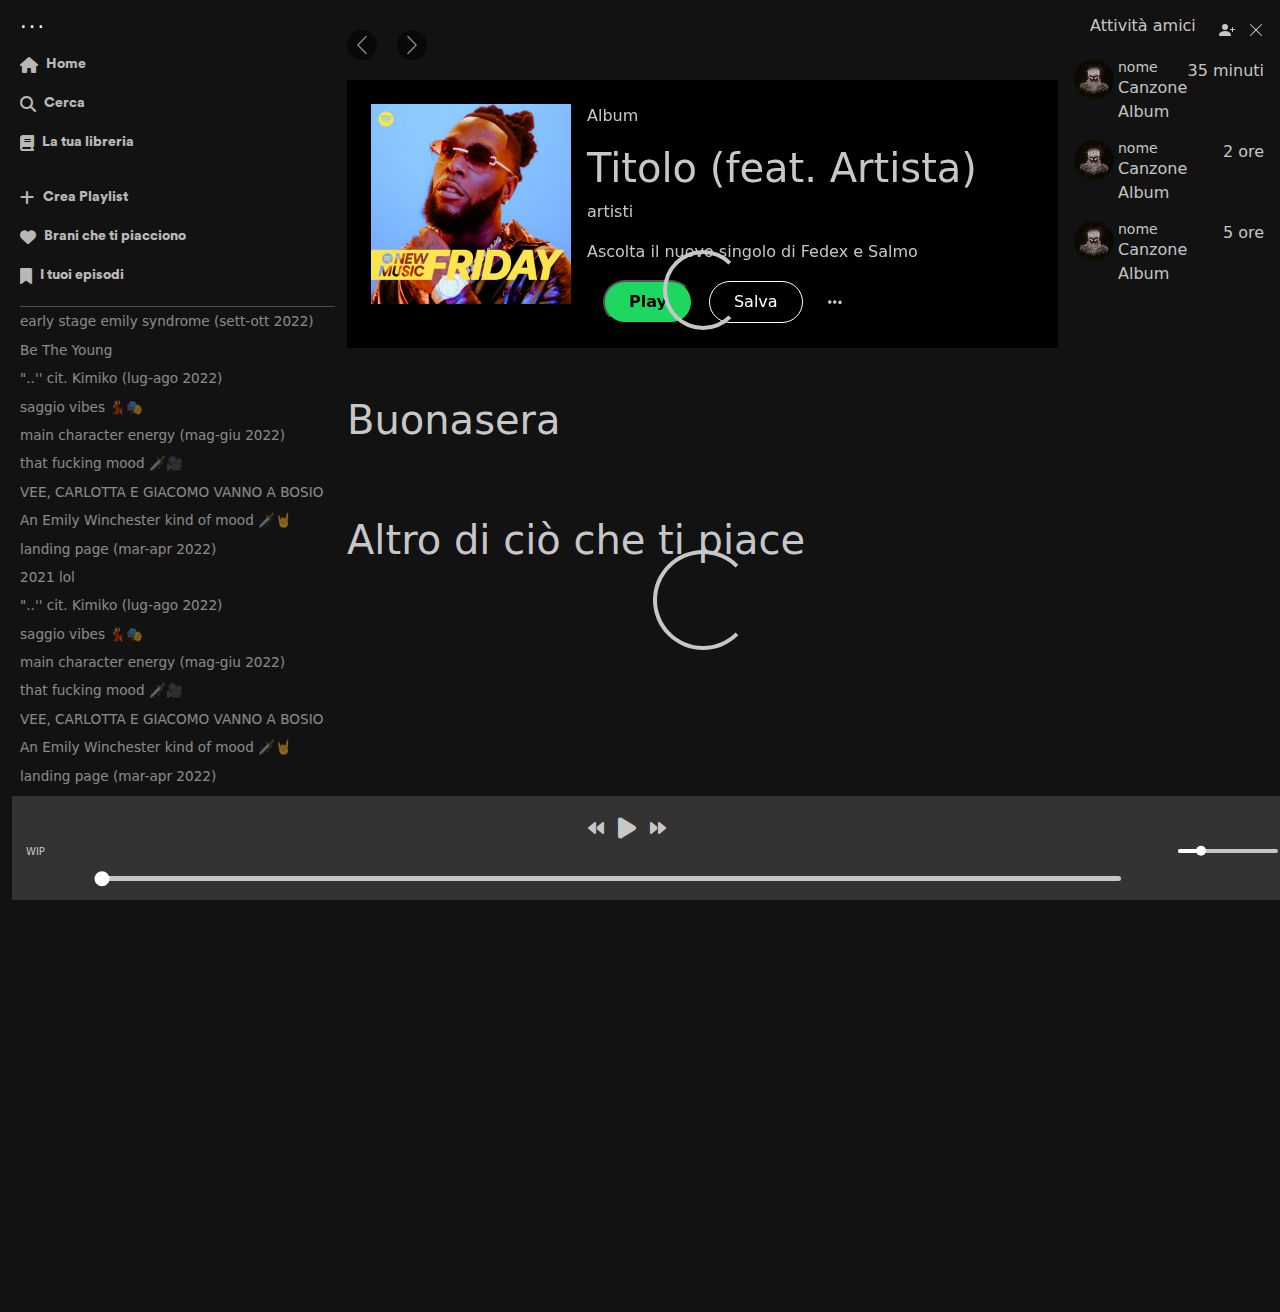
==== index.html @ 869765eb "." ====
<!DOCTYPE html>
<html lang="en">
	<head>
		<meta charset="utf-8" />
		<meta name="viewport" content="width=device-width, initial-scale=1" />
		<title>Home page Spotify</title>
		<link
			href="https://cdn.jsdelivr.net/npm/bootstrap@5.3.3/dist/css/bootstrap.min.css"
			rel="stylesheet"
			integrity="sha384-QWTKZyjpPEjISv5WaRU9OFeRpok6YctnYmDr5pNlyT2bRjXh0JMhjY6hW+ALEwIH"
			crossorigin="anonymous"
		/>
		<!-- foglio css -->
		<link rel="stylesheet" href="./assets/css/home-page.css" />
		<!-- css player -->
		<link rel="stylesheet" href="./assets/css/player.css" />
		<!-- icone -->
		<link
			rel="stylesheet"
			href="https://cdnjs.cloudflare.com/ajax/libs/font-awesome/6.6.0/css/all.min.css"
		/>

		<!-- APP JAVASCRIPT -->

		<script
			type="text/javascript"
			src="./scripts/music_player.js"
			defer
		></script>
		<script type="text/javascript" src="./scripts/song.js" defer></script>
		<script
			type="text/javascript"
			src="./scripts/graphic_song.js"
			defer
		></script>
		<script type="text/javascript" src="./scripts/playlist.js" defer></script>
		<script
			type="text/javascript"
			src="./scripts/graphic_playlist.js"
			defer
		></script>
		<script type="text/javascript" src="./scripts/spotify.js" defer></script>
		<script type="text/javascript" src="./scripts/home_page.js" defer></script>
		<script type="text/javascript" src="./scripts/index.js" defer></script>
	</head>
	<body>
		<main class="container-fluid">
			<div class="row" id="RowCols">
				<div class="col col-lg-3 d-none d-lg-block ps-0 pt-3" id="ColLeft">
					<!-- Main Navigation -->
					<div class="nav-section mt-0">
						<div class="container-fluid text-white p-0">
							<p class="m-0" id="dots">...</p>
							<ul class="pt-2 pb-3 mt-3" id="UlHome">
								<li class="py-1" id="LiHome">
									<i class="fas fa-home fs-6"></i>
									<!-- Icona Home -->
									<span>Home</span>
								</li>
								<li class="py-1" id="LiHome" class="search">
									<i class="fas fa-search fs-6"></i>
									<!-- Icona Cerca -->
									<span class="searchspan">Cerca</span>
								</li>
								<li class="py-1" id="LiHome">
									<i class="fas fa-book fs-6"></i>
									<!-- Icona Libreria -->
									<span>La tua libreria</span>
								</li>
							</ul>
						</div>
					</div>

					<div class="pb-0">
						<ul class="text-white" id="UlHome">
							<li class="py-1" id="LiHome">
								<i class="fas fa-plus fs-6"></i>
								<!-- Icona Home -->
								<span>Crea Playlist</span>
							</li>
							<li class="py-1" id="LiHome">
								<i class="fas fa-heart fs-6"></i>
								<!-- Icona Cerca -->
								<span>Brani che ti piacciono</span>
							</li>
							<li class="py-1" id="LiHome">
								<i class="fas fa-bookmark fs-6"></i>
								<!-- Icona Libreria -->
								<span>I tuoi episodi</span>
							</li>
						</ul>
					</div>

					<hr class="text-white mb-0" />

					<div class="playlist-section">
						<ul class="list-unstyled">
							<li class="playlist-item py-1">
								early stage emily syndrome (sett-ott 2022)
							</li>
							<li class="playlist-item py-1">Be The Young</li>
							<li class="playlist-item py-1">
								"..'' cit. Kimiko (lug-ago 2022)
							</li>
							<li class="playlist-item py-1">saggio vibes 💃🎭</li>
							<li class="playlist-item py-1">
								main character energy (mag-giu 2022)
							</li>
							<li class="playlist-item py-1">that fucking mood 🗡️🎥</li>
							<li class="playlist-item py-1">
								VEE, CARLOTTA E GIACOMO VANNO A BOSIO
							</li>
							<li class="playlist-item py-1">
								An Emily Winchester kind of mood 🗡️🤘
							</li>
							<li class="playlist-item py-1">landing page (mar-apr 2022)</li>
							<li class="playlist-item py-1">2021 lol</li>

							<li class="playlist-item py-1">
								"..'' cit. Kimiko (lug-ago 2022)
							</li>
							<li class="playlist-item py-1">saggio vibes 💃🎭</li>
							<li class="playlist-item py-1">
								main character energy (mag-giu 2022)
							</li>
							<li class="playlist-item py-1">that fucking mood 🗡️🎥</li>
							<li class="playlist-item py-1">
								VEE, CARLOTTA E GIACOMO VANNO A BOSIO
							</li>
							<li class="playlist-item py-1">
								An Emily Winchester kind of mood 🗡️🤘
							</li>
							<li class="playlist-item py-1">landing page (mar-apr 2022)</li>
							<li class="playlist-item py-1">2021 lol</li>
							<li class="playlist-item py-1">
								"..'' cit. Kimiko (lug-ago 2022)
							</li>
							<li class="playlist-item py-1">saggio vibes 💃🎭</li>
							<li class="playlist-item py-1">
								main character energy (mag-giu 2022)
							</li>
							<li class="playlist-item py-1">that fucking mood 🗡️🎥</li>
							<li class="playlist-item py-1">
								VEE, CARLOTTA E GIACOMO VANNO A BOSIO
							</li>
							<li class="playlist-item py-1">
								An Emily Winchester kind of mood 🗡️🤘
							</li>
							<li class="playlist-item py-1">landing page (mar-apr 2022)</li>
							<li class="playlist-item py-1">2021 lol</li>
						</ul>
					</div>
				</div>
				<div class="col col-12 col-lg-7">
					<!-- carosello ok -->
					<div
						id="carouselExample"
						class="carousel slide p-4 bg-black d-none d-lg-block"
					>
						<div class="carousel-inner">
							<div class="carousel-item active">
								<div class="d-flex w-100">
									<img
										src="/assets/imgs/main/image-17.jpg"
										class="d-block"
										width="200px"
										height="200px"
										alt="..."
									/>
									<div
										class="testo-carosello ps-3 d-flex flex-column justify-content-around"
									>
										<p>Album</p>
										<h1>Titolo (feat. Artista)</h1>
										<p>artisti</p>
										<p>Ascolta il nuovo singolo di Fedex e Salmo</p>
										<div
											class="button-box d-flex justify-content-start align-items-center"
										>
											<button
												class="px-4 py-2 rounded-5 ms-3 text-black"
												id="play"
											>
												Play
											</button>
											<button
												class="save-button px-4 py-2 rounded-5 ms-3 me-3 text-white"
											>
												Salva
											</button>
											<i class="fas fa-ellipsis-h"></i>
										</div>
									</div>
								</div>
							</div>
							<div class="carousel-item">
								<div class="d-flex w-100">
									<img
										src="/assets/imgs/main/image-5.jpg"
										class="d-block"
										width="200px"
										height="200px"
										alt="..."
									/>
									<div
										class="testo-carosello ps-3 d-flex flex-column justify-content-around"
									>
										<p>Album</p>
										<h1>Titolo (feat. Artista)</h1>
										<p>artisti</p>
										<p>Ascolta</p>
										<div
											class="button-box d-flex justify-content-start align-items-center"
										>
											<button
												class="px-4 py-2 rounded-5 ms-3 text-black"
												id="play"
											>
												Play
											</button>
											<button
												class="save-button px-4 py-2 rounded-5 ms-3 me-3 text-white"
											>
												Salva
											</button>
											<i class="fas fa-ellipsis-h"></i>
										</div>
									</div>
								</div>
							</div>
							<div class="carousel-item">
								<div class="d-flex w-100">
									<img
										src="/assets/imgs/main/image-7.jpg"
										class="d-block"
										width="200px"
										height="200px"
										alt="..."
									/>
									<div
										class="testo-carosello ps-3 d-flex flex-column justify-content-around"
									>
										<p>Album</p>
										<h1>Titolo (feat. Artista)</h1>
										<p>artisti</p>
										<p>Ascolta il nuovo singolo di Fedex e Salmo</p>
										<div
											class="button-box d-flex justify-content-start align-items-center"
										>
											<button
												class="px-4 py-2 rounded-5 ms-3 text-black"
												id="play"
											>
												Play
											</button>
											<button
												class="save-button px-4 py-2 rounded-5 ms-3 me-3 text-white"
											>
												Salva
											</button>
											<i class="fas fa-ellipsis-h"></i>
										</div>
									</div>
								</div>
							</div>
						</div>
						<button
							class="carousel-control-prev"
							type="button"
							data-bs-target="#carouselExample"
							data-bs-slide="prev"
						>
							<span
								class="carousel-control-prev-icon w-75"
								aria-hidden="true"
							></span>
							<span class="visually-hidden">Previous</span>
						</button>
						<button
							class="carousel-control-next"
							type="button"
							data-bs-target="#carouselExample"
							data-bs-slide="next"
						>
							<span
								class="carousel-control-next-icon w-75"
								aria-hidden="true"
							></span>
							<span class="visually-hidden">Next</span>
						</button>
					</div>
					<div id="divCentralCol">
						<section id="buonasera-collection" class="row px-lg-0 g-3">
							<div
								class="header d-flex justify-content-between align-items-center pt-5"
							>
								<h1>Buonasera</h1>
								<div
									class="d-flex d-lg-none justify-content-around align-items-center"
								>
									<div class="bell">
										<i class="far fa-bell"></i>
										<i id="dot" class="fas fa-circle"></i>
									</div>
									<i class="fas fa-history"></i>
									<i class="fas fa-cog"></i>
								</div>
							</div>
							<ul
								class="d-flex d-lg-none list-unstyled justify-content-start pt-3 fs-5"
							>
								<li class="me-5 p-3">Musica</li>
								<li class="p-3">Podcast e Show</li>
							</ul>
							<!-- Qui ora ci ficco uno spinner -->
							<div class="d-flex justify-content-center">
								<div class="spinner-border spinner-0" role="status">
									<span class="visually-hidden">Loading...</span>
								</div>
							</div>
						</section>

						<h1 class="mt-5 d-none d-lg-block">Altro di ciò che ti piace</h1>

						<article
							id="player-card-container"
							class="row g-3 border-0 rounded-4 mt-3 mb-3"
						>
							<!-- Qui ora ci ficco uno spinner -->
							<div class="d-flex justify-content-center">
								<div class="spinner-border spinner-1" role="status">
									<span class="visually-hidden">Loading...</span>
								</div>
							</div>
						</article>
					</div>
				</div>
				<div class="col col-lg-2 d-none d-lg-block ps-1 pe-3" id="ColRight">
					<div class="d-flex justify-content-between" id="DivAttivitàAmici">
						<h6>Attività amici</h6>
						<div
							id="DivIcons"
							style="
								display: flex;
								align-items: center;
								justify-content: space-between;
								overflow: visible;
							"
						>
							<svg
								id="SVG"
								xmlns="http://www.w3.org/2000/svg"
								width="16"
								height="16"
								fill="currentColor"
								class="bi bi-person-plus-fill"
								viewBox="0 0 16 16"
							>
								<path
									d="M1 14s-1 0-1-1 1-4 6-4 6 3 6 4-1 1-1 1zm5-6a3 3 0 1 0 0-6 3 3 0 0 0 0 6"
								/>
								<path
									fill-rule="evenodd"
									d="M13.5 5a.5.5 0 0 1 .5.5V7h1.5a.5.5 0 0 1 0 1H14v1.5a.5.5 0 0 1-1 0V8h-1.5a.5.5 0 0 1 0-1H13V5.5a.5.5 0 0 1 .5-.5"
								/>
							</svg>

							<svg
								xmlns="http://www.w3.org/2000/svg"
								width="16"
								height="16"
								fill="currentColor"
								class="bi bi-x-lg"
								viewBox="0 0 16 16"
							>
								<path
									d="M2.146 2.854a.5.5 0 1 1 .708-.708L8 7.293l5.146-5.147a.5.5 0 0 1 .708.708L8.707 8l5.147 5.146a.5.5 0 0 1-.708.708L8 8.707l-5.146 5.147a.5.5 0 0 1-.708-.708L7.293 8z"
								/>
							</svg>
						</div>
					</div>
					<div class="d-flex justify-content-between mt-3">
						<div class="d-flex">
							<img
								class="rounded-circle object-fit-cover"
								src="./assets/imgs/main/image-1.jpg"
								alt="profile picture"
								style="width: 40px; height: 40px"
							/>
							<div class="ms-1">
								<h6 class="m-0 small">nome</h6>
								<p class="m-0 small-text">
									<a
										href="./artista.html"
										class="link-ligth link-underline-opacity-0 link-underline-light text-white opacity-75 link-underline-opacity-100-hover"
									>
										Canzone
									</a>
								</p>
								<p class="m-0 small-text">
									<a
										href="./album.html"
										class="link-ligth link-underline-opacity-0 link-underline-light text-white opacity-75 link-underline-opacity-100-hover"
									>
										Album
									</a>
								</p>
							</div>
						</div>
						<div>
							<p class="small-text">35 minuti</p>
						</div>
					</div>
					<div class="d-flex justify-content-between mt-3">
						<div class="d-flex">
							<img
								class="rounded-circle object-fit-cover"
								src="./assets/imgs/main/image-1.jpg"
								alt="profile picture"
								style="width: 40px; height: 40px"
							/>
							<div class="ms-1">
								<h6 class="m-0 small">nome</h6>
								<p class="m-0 small-text">
									<a
										href="./artista.html"
										class="link-ligth link-underline-opacity-0 link-underline-light text-white opacity-75 link-underline-opacity-100-hover"
									>
										Canzone
									</a>
								</p>
								<p class="m-0 small-text">
									<a
										href="./album.html"
										class="link-ligth link-underline-opacity-0 link-underline-light text-white opacity-75 link-underline-opacity-100-hover"
									>
										Album
									</a>
								</p>
							</div>
						</div>
						<div>
							<p class="small-text">2 ore</p>
						</div>
					</div>
					<div class="d-flex justify-content-between mt-3">
						<div class="d-flex">
							<img
								class="rounded-circle object-fit-cover"
								src="./assets/imgs/main/image-1.jpg"
								alt="profile picture"
								style="width: 40px; height: 40px"
							/>
							<div class="ms-1">
								<h6 class="m-0 small">nome</h6>
								<p class="m-0 small-text">
									<a
										href="./artista.html"
										class="link-ligth link-underline-opacity-0 link-underline-light text-white opacity-75 link-underline-opacity-100-hover"
									>
										Canzone
									</a>
								</p>
								<p class="m-0 small-text">
									<a
										href="./album.html"
										class="link-ligth link-underline-opacity-0 link-underline-light text-white opacity-75 link-underline-opacity-100-hover"
									>
										Album
									</a>
								</p>
							</div>
						</div>
						<div>
							<p class="small-text">5 ore</p>
						</div>
					</div>
				</div>
			</div>

			<div
				id="StickyButtons"
				class="d-block d-lg-none text-white p-3"
				style="
					position: fixed;
					bottom: 0;
					width: 100%;
					text-align: center;
					background-color: rgba(0, 0, 0, 0.8);
					padding: 0;
					font-size: 10px;
					font-family: 'Spotify Circular', sans-serif;
					height: 100px;
				"
			>
				<div class="container-fluid">
					<div
						class="row justify-content-evenly align-items-center"
						style="margin: 0"
					>
						<!-- Primo bottone -->
						<div class="col-auto text-center">
							<button
								class="btn"
								style="background: none; border: none; color: white"
							>
								<i class="fas fa-home fs-4" FixedText></i>
							</button>
							<p class="mt-1 mb-0 text-white" id="FixedText">Home</p>
						</div>
						<!-- Secondo bottone -->
						<div class="col-auto text-center">
							<button
								class="btn"
								style="background: none; border: none; color: white"
							>
								<i class="fas fa-search fs-4 opacity-75" FixedText></i>
							</button>
							<p class="mt-1 mb-0 text-white" id="FixedText">Search</p>
						</div>
						<!-- Terzo bottone -->
						<div class="col-auto text-center">
							<button
								class="btn"
								style="background: none; border: none; color: white"
							>
								<i class="fas fa-book fs-4 opacity-75" FixedText></i>
							</button>
							<p class="mt-1 mb-0 text-white" id="FixedText">La tua Libreria</p>
						</div>
					</div>
				</div>
			</div>
			<!-- music player -->
			<div class="music-player-container position-fixed w-100 bottom-0">
				<audio src="" id="playing-song"></audio>
				<div class="song">WIP</div>
				<div class="music-player" data-playing="false">
					<nav class="music-player-actions">
						<ul>
							<li>
								<button id="player-previous-button">
									<i class="fas fa-backward"></i>
								</button>
							</li>
							<li>
								<button id="player-play-pause-button" class="btn-play-pause">
									<i class="fas fa-play"></i>
									<i class="fas fa-pause"></i>
								</button>
							</li>
							<li>
								<button id="player-next-button">
									<i class="fas fa-forward"></i>
								</button>
							</li>
						</ul>
					</nav>
					<div class="progress-wrapper">
						<div class="progress-container">
							<div class="music-progress"></div>
						</div>
					</div>
				</div>
				<div class="options">
					<div class="volume-wrapper">
						<div class="volume-container">
							<div class="volume-bar" data-volume="23"></div>
						</div>
					</div>
				</div>
			</div>
		</main>

		<script
			src="https://cdn.jsdelivr.net/npm/bootstrap@5.3.3/dist/js/bootstrap.bundle.min.js"
			integrity="sha384-YvpcrYf0tY3lHB60NNkmXc5s9fDVZLESaAA55NDzOxhy9GkcIdslK1eN7N6jIeHz"
			crossorigin="anonymous"
		></script>
	</body>
</html>
---- assets/css/home-page.css ----
body {
	background-color: #121212;
	color: white;
}
main {
	width: 95%;
}
div > i {
	margin: 0 0.8rem;
	font-size: 1.8em;
}
/* Carosello */
#carouselExample {
	margin-top: 5rem;
}
.carousel-control-prev,
.carousel-control-next {
	width: 30px;
	height: 30px;
	background-color: black;
	border-radius: 50%;
}

.carousel-control-prev {
	position: absolute;
	top: -50px;
}
.carousel-control-next {
	position: absolute;
	top: -50px;
	left: 50px;
}
.save-button {
	background-color: black;
	border: 1px solid white;
}
#play {
	background-color: #1ed760;
	color: #121212;
	font-weight: 700;
}
/* buonasera */
section i {
	font-size: 1.8rem;
}
.sfondo {
	background-color: #2d2d2d;
}
@media screen and (min-width: 992px) {
	div > i {
		margin: 0 0.6rem;
		font-size: 1em;
	}
}
/* playlist */
.bell {
	position: relative;
}
#dot {
	font-size: 0.58rem;
	position: absolute;
	right: 15px;
	top: -5px;
	border: 3px solid black;
	border-radius: 50%;
	color: #3e89ea;
}

.sfondo-card {
	background-color: #242424;
}

.opacity-50 {
	font-size: 1rem;
}
.playlist-images {
	width: 325px;
	height: 325px;
}
#player-card-container {
	padding-bottom: 10rem;
}
/* Spinners */
.spinner-0 {
	position: absolute;
	bottom: 250px;
	width: 100px;
	height: 100px;
}

.spinner-1 {
	position: absolute;
	top: 250px;
	width: 80px;
	height: 80px;
}

/*CSS PER LE COLONNE*/
@font-face {
	font-family: "Spotify Circular"; /* Nome che userai nel CSS */
	src: url("./../fonts/CircularStd-Black.otf") format("opentype"); /* Percorso e formato del font */
	font-style: normal; /* Puoi specificare lo stile (normal, italic, etc.) */
}

/*SEZIONE COLONNA SINISTRA*/

#ColLeft {
	padding-right: 0;
}

#dots {
	line-height: 0.5;
	display: flex !important;
	padding: 0 !important; /* Rimuove padding interno */
	margin: 0 !important; /* Rimuove margini */
	box-sizing: border-box; /* Assicura che padding e bordo siano inclusi nelle dimensioni */
	font-size: 1.3em;
	letter-spacing: 0.1em;
}

#UlHome {
	font-family: "Spotify Circular", sans-serif;
	list-style: none;
	padding: 0;
	margin: 0;
	font-size: 14px;
	opacity: 0.7;
}

#LiHome {
	display: flex;
	align-items: center;
	gap: 8px;
	margin-bottom: 10px;
	cursor: pointer;
}

#RowCols {
	margin-left: 0.5em !important;
}

/* Contenitore della sezione scorrevole */
.playlist-section {
	height: calc(
		86vh - 270px
	); /* Altezza dinamica: adatta il valore "300px" per le altre sezioni sopra */
	overflow-y: auto; /* Scroll verticale */
	padding-right: 5px; /* Aggiunge spazio per la scrollbar */
	padding-bottom: 0 !important;
	opacity: 0.5;
}

/* Stile per gli elementi della lista */
.playlist-item {
	font-size: 0.85rem; /* Testo più piccolo */
	color: white; /* Colore grigio chiaro */
	cursor: pointer;
	transition: color 0.2s ease-in-out;
}

.playlist-item:hover {
	color: #fff; /* Colore bianco al passaggio del mouse */
}

/* Personalizzazione della scrollbar */
.playlist-section::-webkit-scrollbar {
	width: 12px; /* Larghezza della scrollbar */
}

.playlist-section::-webkit-scrollbar-thumb {
	background-color: white; /* Colore verde */
	opacity: 0.9;
	border-radius: 0px; /* Arrotondamento per un look moderno */
}

.playlist-section::-webkit-scrollbar-track {
	background: #121212; /* Colore dello sfondo della scrollbar */
}

/*FINE SEZIONE COLONNA SINISTRA*/

/********************************************************************************************************************************************/

/*INIZIO COLONNA DESTRA*/
#DivAttivitàAmici {
	padding-left: 1em;
	padding-top: 1em;
}

#SVG {
	margin-right: 0.8em;
}

.fa-user-plus {
	margin-left: 50px;
	opacity: 0.6;
}

.fa-times {
	opacity: 0.6;
}

#DivIcons {
	overflow: visible; /* Assicurati che l'icona sia visibile */
}

/*FINE COLONNA DESTRA*/

#StickyButtons {
	opacity: 0.9;
}

#FixedText {
	opacity: 0.3;
}



@media screen and (max-width: 500px){
	#RowCols{
		width: 100%;
		margin: 0 auto;
		align-items: center;
		justify-content: center;
		display: flex;
		margin-left: 0 !important;
		padding-bottom: 5em;
		}

	#ColMiddle{
		width: 100% !important;
	}	

	#divCentralCol{
		overflow-y: hidden;
		height: auto !important;
	}
}

#divCentralCol {
    overflow-y: auto;
    height: calc(118vh - 98px);
    overflow-x: hidden;
}

/* Personalizzazione della scrollbar */
#divCentralCol::-webkit-scrollbar {
    width: 12px; /* Larghezza della scrollbar */
    opacity: 0.3; /* Opacità dell'intera scrollbar (non supportato in tutti i browser) */
}

#divCentralCol::-webkit-scrollbar-thumb {
    background-color: #898989; /* Colore del thumb */
    opacity: 0.5; /* Opacità del thumb */
    border-radius: 0px; /* Arrotondamento per un look moderno */
}

#divCentralCol::-webkit-scrollbar-track {
    background: #121212; /* Colore dello sfondo della scrollbar */
    opacity: 0.2; /* Opacità del track */
}



@media screen and (min-width: 501px) and (max-width: 769px) {
	#ColMiddle{
		width: 100% !important
	}

	#divCentralCol{
		height: auto !important;
	}

	#ColLeft{
		display: none !important;
	}

	#ColRight{
		display: none IM !important;
	}
  }


  @media screen and (min-width: 769px){
	#StickyButtons{
		display: none !important;
	}
  }
---- assets/css/player.css ----
* {
	margin: 0;
	padding: 0;
	box-sizing: border-box;
}

ul,
li {
	list-style: none;
}

body {
	color: #c7c7c7;
}

.music-player-container {
	display: flex;
	padding: 1.4em;
	padding-top: 2em;
	background-color: #333;
	justify-content: space-between;
	align-items: center;
	font-size: 62.5%;
}

.music-player {
	display: flex;
	flex-direction: column;
	align-items: center;
	gap: 1.4em;
	flex-grow: 1;
}

.music-player-actions {
	ul {
		display: flex;
		align-items: center;
		gap: 1.4em;
	}

	button {
		background: none;
		border: none;
	}

	.fas {
		color: #c7c7c7;
		font-size: 1.6em;
	}

	.btn-play-pause .fas {
		font-size: 2.4em;
	}
}

.progress-wrapper,
.volume-wrapper {
	padding: 5px 0;
	cursor: pointer;
}
.progress-wrapper {
	width: 90%;
}

.progress-container,
.music-progress {
	height: 5px;
	width: 100%;
	border-radius: 2.5px;
	background-color: #c7c7c7;
}
.music-progress {
	width: 0;
	background-color: #0f0;
	position: relative;

	&::after {
		content: "";
		width: 15px;
		height: 15px;
		background-color: #fff;
		border-radius: 50%;
		position: absolute;
		right: 0;
		transform: translate(50%, -32%);
	}
}

.volume-wrapper {
	position: relative;

	&:hover .volume-bar::before {
		content: attr(data-volume);
		position: absolute;
		top: -3em;
		right: 0;
		transform: translateX(50%);
		background-color: #333;
		color: #fff;
		padding: 0.5em;
		border-radius: 0.5em;
	}
}

.volume-container,
.volume-bar {
	height: 4px;
	width: 10em;
	border-radius: 2.5px;
	background-color: #c7c7c7;
}

.volume-bar {
	width: 23%;
	background-color: #fff;
	position: relative;

	&::after {
		content: "";
		width: 10px;
		height: 10px;
		background-color: #fff;
		border-radius: 50%;
		z-index: 50;
		position: absolute;
		right: 0;
		transform: translate(50%, -32%);
	}
}

/* SWITCH PLAY / PAUSE BUTTONS */

.music-player[data-playing="true"] .fa-play {
	display: none;
}

.music-player[data-playing="false"] .fa-pause {
	display: none;
}
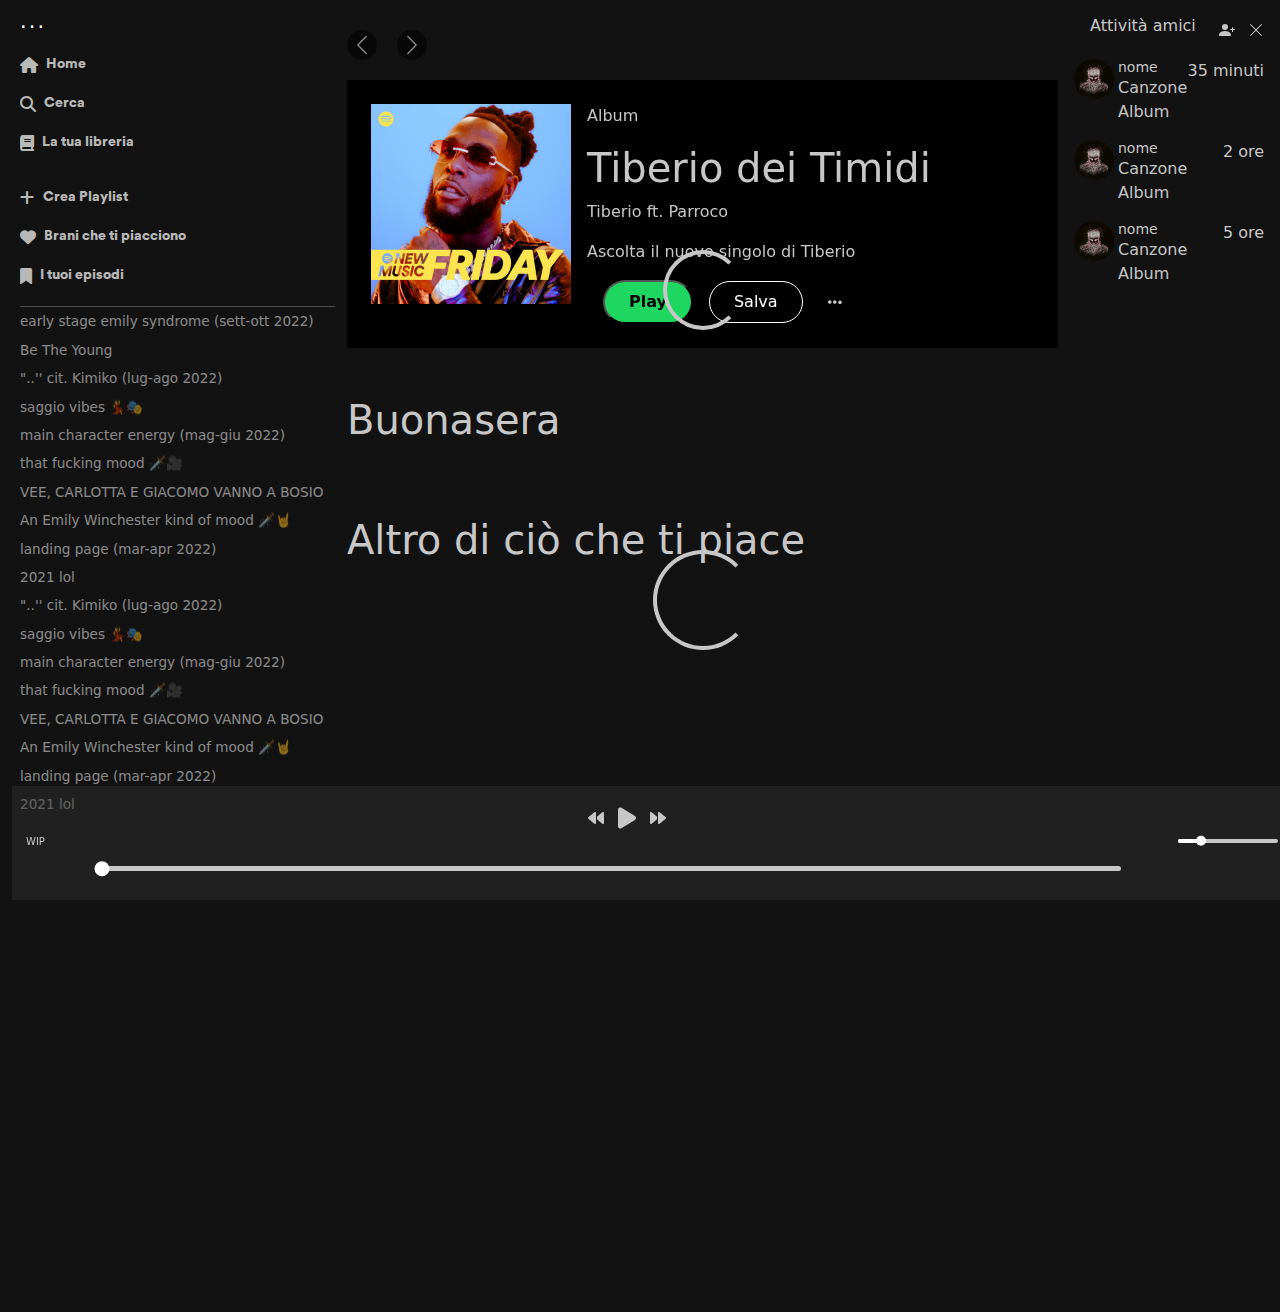
==== commit 1896f00e: "finish.fix.css" ====
--- a/index.html
+++ b/index.html
@@ -42,6 +42,7 @@
 		<script type="text/javascript" src="./scripts/spotify.js" defer></script>
 		<script type="text/javascript" src="./scripts/home_page.js" defer></script>
 		<script type="text/javascript" src="./scripts/index.js" defer></script>
+		<script type="text/javascript" src="./scripts/search.js" defer></script>
 	</head>
 	<body>
 		<main class="container-fluid">
@@ -57,7 +58,7 @@
 									<!-- Icona Home -->
 									<span>Home</span>
 								</li>
-								<li class="py-1" id="LiHome" class="search">
+								<li class="py-1 search" id="LiHome">
 									<i class="fas fa-search fs-6"></i>
 									<!-- Icona Cerca -->
 									<span class="searchspan">Cerca</span>
@@ -171,9 +172,9 @@
 										class="testo-carosello ps-3 d-flex flex-column justify-content-around"
 									>
 										<p>Album</p>
-										<h1>Titolo (feat. Artista)</h1>
-										<p>artisti</p>
-										<p>Ascolta il nuovo singolo di Fedex e Salmo</p>
+										<h1>Tiberio dei Timidi</h1>
+										<p>Tiberio ft. Parroco</p>
+										<p>Ascolta il nuovo singolo di Tiberio</p>
 										<div
 											class="button-box d-flex justify-content-start align-items-center"
 										>
@@ -206,9 +207,9 @@
 										class="testo-carosello ps-3 d-flex flex-column justify-content-around"
 									>
 										<p>Album</p>
-										<h1>Titolo (feat. Artista)</h1>
-										<p>artisti</p>
-										<p>Ascolta</p>
+										<h1 class="fs-3">Gianni Morandi & Anna</h1>
+										<p>Gianni e Anna</p>
+										<p>Mani Grandi</p>
 										<div
 											class="button-box d-flex justify-content-start align-items-center"
 										>
@@ -532,9 +533,9 @@
 				</div>
 			</div>
 			<!-- music player -->
-			<div class="music-player-container position-fixed w-100 bottom-0">
+			<div class="music-player-container position-fixed w-100 pb-lg-4">
 				<audio src="" id="playing-song"></audio>
-				<div class="song">WIP</div>
+				<div class="song d-none d-lg-block">WIP</div>
 				<div class="music-player" data-playing="false">
 					<nav class="music-player-actions">
 						<ul>
@@ -562,7 +563,7 @@
 						</div>
 					</div>
 				</div>
-				<div class="options">
+				<div class="options d-none d-lg-block">
 					<div class="volume-wrapper">
 						<div class="volume-container">
 							<div class="volume-bar" data-volume="23"></div>
--- a/assets/css/home-page.css
+++ b/assets/css/home-page.css
@@ -214,10 +214,8 @@
 	opacity: 0.3;
 }
 
-
-
-@media screen and (max-width: 500px){
-	#RowCols{
+@media screen and (max-width: 500px) {
+	#RowCols {
 		width: 100%;
 		margin: 0 auto;
 		align-items: center;
@@ -225,64 +223,70 @@
 		display: flex;
 		margin-left: 0 !important;
 		padding-bottom: 5em;
-		}
-
-	#ColMiddle{
+	}
+
+	#ColMiddle {
 		width: 100% !important;
-	}	
-
-	#divCentralCol{
+	}
+
+	#divCentralCol {
 		overflow-y: hidden;
 		height: auto !important;
 	}
 }
 
 #divCentralCol {
-    overflow-y: auto;
-    height: calc(118vh - 98px);
-    overflow-x: hidden;
+	overflow-y: auto;
+	height: calc(118vh - 98px);
+	overflow-x: hidden;
 }
 
 /* Personalizzazione della scrollbar */
 #divCentralCol::-webkit-scrollbar {
-    width: 12px; /* Larghezza della scrollbar */
-    opacity: 0.3; /* Opacità dell'intera scrollbar (non supportato in tutti i browser) */
+	width: 12px; /* Larghezza della scrollbar */
+	opacity: 0.3; /* Opacità dell'intera scrollbar (non supportato in tutti i browser) */
 }
 
 #divCentralCol::-webkit-scrollbar-thumb {
-    background-color: #898989; /* Colore del thumb */
-    opacity: 0.5; /* Opacità del thumb */
-    border-radius: 0px; /* Arrotondamento per un look moderno */
+	background-color: #898989; /* Colore del thumb */
+	opacity: 0.5; /* Opacità del thumb */
+	border-radius: 0px; /* Arrotondamento per un look moderno */
 }
 
 #divCentralCol::-webkit-scrollbar-track {
-    background: #121212; /* Colore dello sfondo della scrollbar */
-    opacity: 0.2; /* Opacità del track */
-}
-
-
+	background: #121212; /* Colore dello sfondo della scrollbar */
+	opacity: 0.2; /* Opacità del track */
+}
 
 @media screen and (min-width: 501px) and (max-width: 769px) {
-	#ColMiddle{
-		width: 100% !important
-	}
-
-	#divCentralCol{
+	#ColMiddle {
+		width: 100% !important;
+	}
+
+	#divCentralCol {
 		height: auto !important;
 	}
 
-	#ColLeft{
+	#ColLeft {
 		display: none !important;
 	}
 
-	#ColRight{
+	#ColRight {
 		display: none IM !important;
 	}
-  }
-
-
-  @media screen and (min-width: 769px){
+}
+
+.testo-a-capo {
+	display: -webkit-box;
+	-webkit-line-clamp: 2;
+	line-clamp: 2;
+	-webkit-box-orient: vertical;
+	overflow: hidden;
+	text-overflow: ellipsis;
+}
+
+/* @media screen and (min-width: 769px){
 	#StickyButtons{
 		display: none !important;
 	}
-  }+  } */
--- a/assets/css/player.css
+++ b/assets/css/player.css
@@ -17,10 +17,20 @@
 	display: flex;
 	padding: 1.4em;
 	padding-top: 2em;
-	background-color: #333;
+	background-color: #33333300;
 	justify-content: space-between;
 	align-items: center;
 	font-size: 62.5%;
+	position: fixed;
+	bottom: 100px;
+}
+
+@media screen and (min-width: 992px) {
+	.music-player-container {
+		position: fixed;
+		bottom: 0px;
+		background-color: #33333375;
+	}
 }
 
 .music-player {
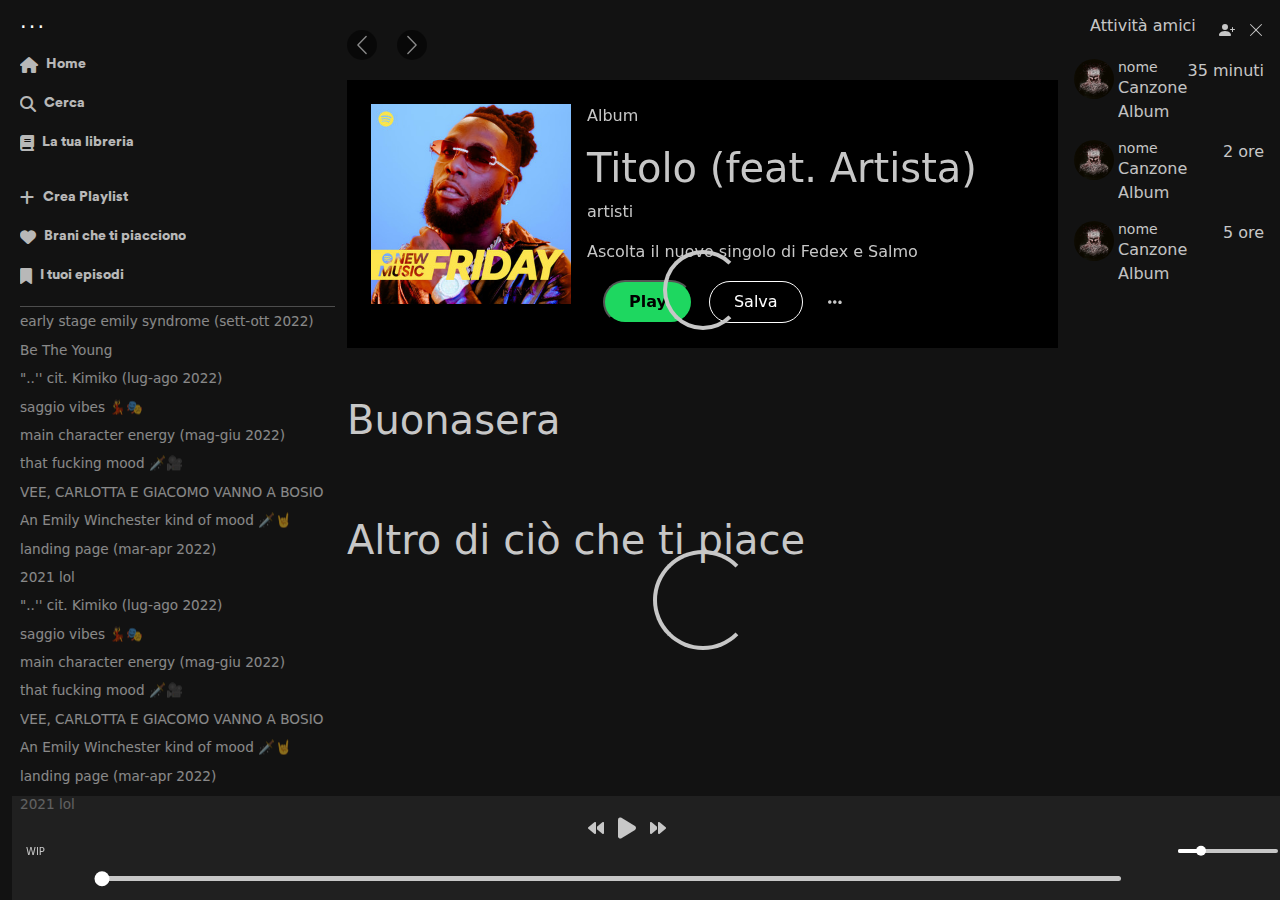
==== commit cc33e6e4: "artist page filler" ====
--- a/index.html
+++ b/index.html
@@ -172,9 +172,9 @@
 										class="testo-carosello ps-3 d-flex flex-column justify-content-around"
 									>
 										<p>Album</p>
-										<h1>Tiberio dei Timidi</h1>
-										<p>Tiberio ft. Parroco</p>
-										<p>Ascolta il nuovo singolo di Tiberio</p>
+										<h1>Titolo (feat. Artista)</h1>
+										<p>artisti</p>
+										<p>Ascolta il nuovo singolo di Fedex e Salmo</p>
 										<div
 											class="button-box d-flex justify-content-start align-items-center"
 										>
@@ -207,9 +207,9 @@
 										class="testo-carosello ps-3 d-flex flex-column justify-content-around"
 									>
 										<p>Album</p>
-										<h1 class="fs-3">Gianni Morandi & Anna</h1>
-										<p>Gianni e Anna</p>
-										<p>Mani Grandi</p>
+										<h1>Titolo (feat. Artista)</h1>
+										<p>artisti</p>
+										<p>Ascolta</p>
 										<div
 											class="button-box d-flex justify-content-start align-items-center"
 										>
@@ -533,9 +533,9 @@
 				</div>
 			</div>
 			<!-- music player -->
-			<div class="music-player-container position-fixed w-100 pb-lg-4">
+			<div class="music-player-container position-fixed w-100 bottom-0">
 				<audio src="" id="playing-song"></audio>
-				<div class="song d-none d-lg-block">WIP</div>
+				<div class="song">WIP</div>
 				<div class="music-player" data-playing="false">
 					<nav class="music-player-actions">
 						<ul>
@@ -563,7 +563,7 @@
 						</div>
 					</div>
 				</div>
-				<div class="options d-none d-lg-block">
+				<div class="options">
 					<div class="volume-wrapper">
 						<div class="volume-container">
 							<div class="volume-bar" data-volume="23"></div>
@@ -578,5 +578,7 @@
 			integrity="sha384-YvpcrYf0tY3lHB60NNkmXc5s9fDVZLESaAA55NDzOxhy9GkcIdslK1eN7N6jIeHz"
 			crossorigin="anonymous"
 		></script>
+		<script src="./scripts/sendToArtistPage.js"> 
+		</script>
 	</body>
 </html>
--- a/assets/css/home-page.css
+++ b/assets/css/home-page.css
@@ -235,12 +235,6 @@
 	}
 }
 
-#divCentralCol {
-	overflow-y: auto;
-	height: calc(118vh - 98px);
-	overflow-x: hidden;
-}
-
 /* Personalizzazione della scrollbar */
 #divCentralCol::-webkit-scrollbar {
 	width: 12px; /* Larghezza della scrollbar */
@@ -290,3 +284,20 @@
 		display: none !important;
 	}
   } */
+
+*::-webkit-scrollbar {
+	width: 10px;
+}
+
+*::-webkit-scrollbar-track {
+	background: #121212;
+}
+
+*::-webkit-scrollbar-thumb {
+	background: #888;
+	border-radius: 15px;
+}
+
+*::-webkit-scrollbar-thumb:hover {
+	background: #b3b3b3;
+}
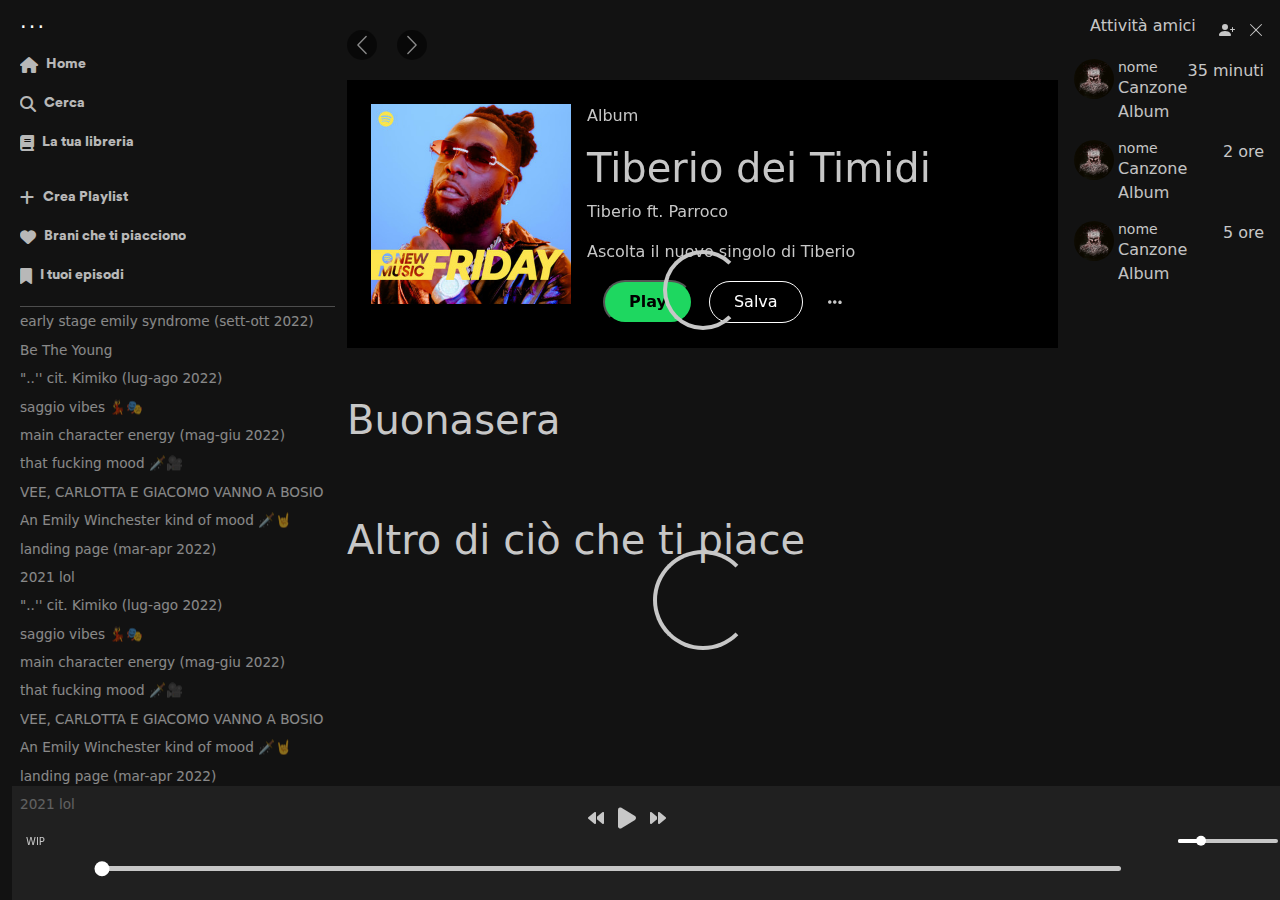
==== commit 71031660: "Merge branch 'main' into Last-reviews-3" ====
--- a/index.html
+++ b/index.html
@@ -172,9 +172,9 @@
 										class="testo-carosello ps-3 d-flex flex-column justify-content-around"
 									>
 										<p>Album</p>
-										<h1>Titolo (feat. Artista)</h1>
-										<p>artisti</p>
-										<p>Ascolta il nuovo singolo di Fedex e Salmo</p>
+										<h1>Tiberio dei Timidi</h1>
+										<p>Tiberio ft. Parroco</p>
+										<p>Ascolta il nuovo singolo di Tiberio</p>
 										<div
 											class="button-box d-flex justify-content-start align-items-center"
 										>
@@ -207,9 +207,9 @@
 										class="testo-carosello ps-3 d-flex flex-column justify-content-around"
 									>
 										<p>Album</p>
-										<h1>Titolo (feat. Artista)</h1>
-										<p>artisti</p>
-										<p>Ascolta</p>
+										<h1 class="fs-3">Gianni Morandi & Anna</h1>
+										<p>Gianni e Anna</p>
+										<p>Mani Grandi</p>
 										<div
 											class="button-box d-flex justify-content-start align-items-center"
 										>
@@ -533,9 +533,9 @@
 				</div>
 			</div>
 			<!-- music player -->
-			<div class="music-player-container position-fixed w-100 bottom-0">
+			<div class="music-player-container position-fixed w-100 pb-lg-4">
 				<audio src="" id="playing-song"></audio>
-				<div class="song">WIP</div>
+				<div class="song d-none d-lg-block">WIP</div>
 				<div class="music-player" data-playing="false">
 					<nav class="music-player-actions">
 						<ul>
@@ -563,7 +563,7 @@
 						</div>
 					</div>
 				</div>
-				<div class="options">
+				<div class="options d-none d-lg-block">
 					<div class="volume-wrapper">
 						<div class="volume-container">
 							<div class="volume-bar" data-volume="23"></div>
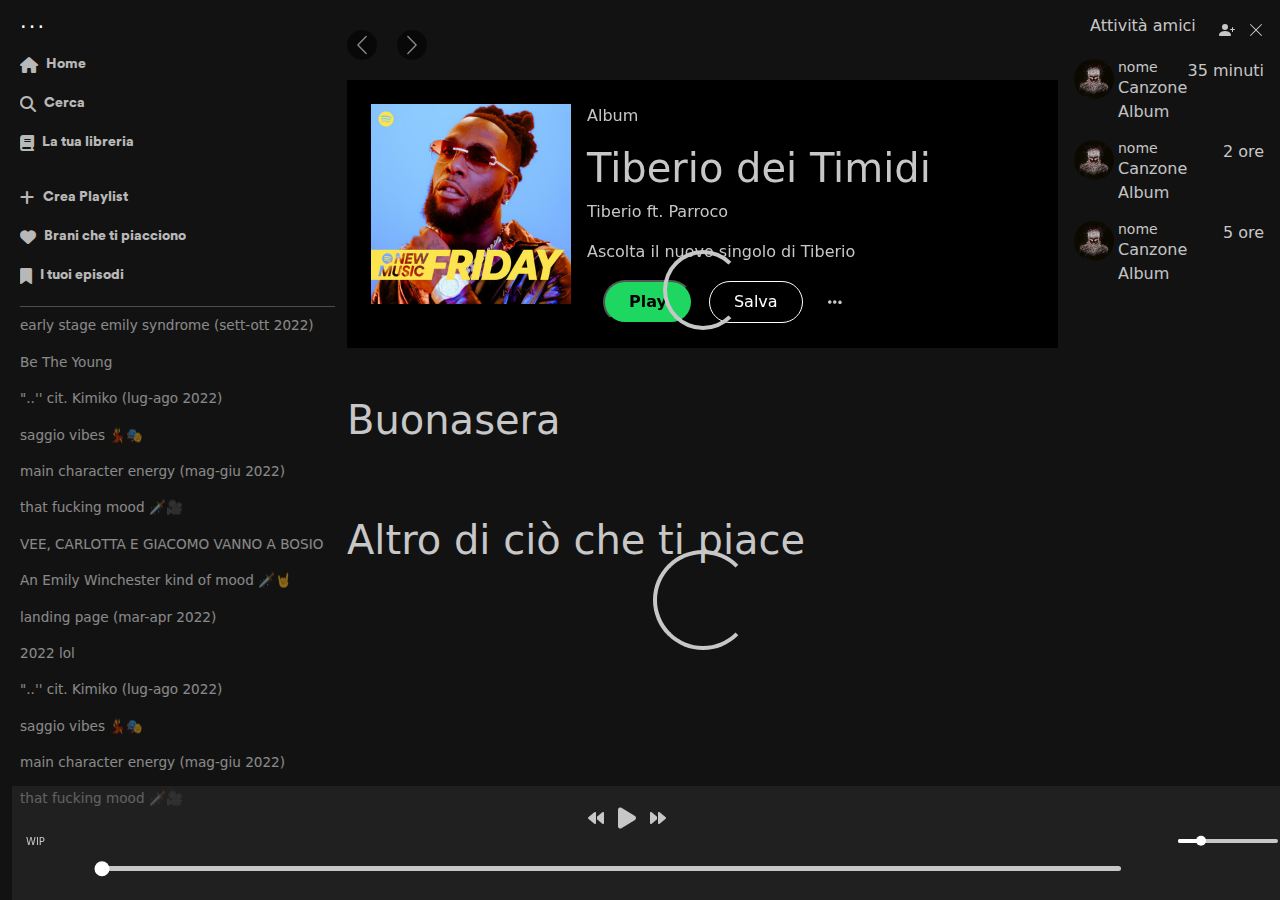
==== commit 81880b79: "finish" ====
--- a/index.html
+++ b/index.html
@@ -44,7 +44,7 @@
 		<script type="text/javascript" src="./scripts/index.js" defer></script>
 		<script type="text/javascript" src="./scripts/search.js" defer></script>
 	</head>
-	<body>
+	<body class="overflow-hidden" style="height: 100vh; width: 100%">
 		<main class="container-fluid">
 			<div class="row" id="RowCols">
 				<div class="col col-lg-3 d-none d-lg-block ps-0 pt-3" id="ColLeft">
@@ -96,63 +96,66 @@
 
 					<div class="playlist-section">
 						<ul class="list-unstyled">
-							<li class="playlist-item py-1">
+							<li class="playlist-item py-2">
 								early stage emily syndrome (sett-ott 2022)
 							</li>
-							<li class="playlist-item py-1">Be The Young</li>
-							<li class="playlist-item py-1">
+							<li class="playlist-item py-2">Be The Young</li>
+							<li class="playlist-item py-2">
 								"..'' cit. Kimiko (lug-ago 2022)
 							</li>
-							<li class="playlist-item py-1">saggio vibes 💃🎭</li>
-							<li class="playlist-item py-1">
+							<li class="playlist-item py-2">saggio vibes 💃🎭</li>
+							<li class="playlist-item py-2">
 								main character energy (mag-giu 2022)
 							</li>
-							<li class="playlist-item py-1">that fucking mood 🗡️🎥</li>
-							<li class="playlist-item py-1">
+							<li class="playlist-item py-2">that fucking mood 🗡️🎥</li>
+							<li class="playlist-item py-2">
 								VEE, CARLOTTA E GIACOMO VANNO A BOSIO
 							</li>
-							<li class="playlist-item py-1">
+							<li class="playlist-item py-2">
 								An Emily Winchester kind of mood 🗡️🤘
 							</li>
-							<li class="playlist-item py-1">landing page (mar-apr 2022)</li>
-							<li class="playlist-item py-1">2021 lol</li>
-
-							<li class="playlist-item py-1">
+							<li class="playlist-item py-2">landing page (mar-apr 2022)</li>
+							<li class="playlist-item py-2">2022 lol</li>
+
+							<li class="playlist-item py-2">
 								"..'' cit. Kimiko (lug-ago 2022)
 							</li>
-							<li class="playlist-item py-1">saggio vibes 💃🎭</li>
-							<li class="playlist-item py-1">
+							<li class="playlist-item py-2">saggio vibes 💃🎭</li>
+							<li class="playlist-item py-2">
 								main character energy (mag-giu 2022)
 							</li>
-							<li class="playlist-item py-1">that fucking mood 🗡️🎥</li>
-							<li class="playlist-item py-1">
+							<li class="playlist-item py-2">that fucking mood 🗡️🎥</li>
+							<li class="playlist-item py-2">
 								VEE, CARLOTTA E GIACOMO VANNO A BOSIO
 							</li>
-							<li class="playlist-item py-1">
+							<li class="playlist-item py-2">
 								An Emily Winchester kind of mood 🗡️🤘
 							</li>
-							<li class="playlist-item py-1">landing page (mar-apr 2022)</li>
-							<li class="playlist-item py-1">2021 lol</li>
-							<li class="playlist-item py-1">
+							<li class="playlist-item py-2">landing page (mar-apr 2022)</li>
+							<li class="playlist-item py-2">2022 lol</li>
+							<li class="playlist-item py-2">
 								"..'' cit. Kimiko (lug-ago 2022)
 							</li>
-							<li class="playlist-item py-1">saggio vibes 💃🎭</li>
-							<li class="playlist-item py-1">
+							<li class="playlist-item py-2">saggio vibes 💃🎭</li>
+							<li class="playlist-item py-2">
 								main character energy (mag-giu 2022)
 							</li>
-							<li class="playlist-item py-1">that fucking mood 🗡️🎥</li>
-							<li class="playlist-item py-1">
+							<li class="playlist-item py-2">that fucking mood 🗡️🎥</li>
+							<li class="playlist-item py-2">
 								VEE, CARLOTTA E GIACOMO VANNO A BOSIO
 							</li>
-							<li class="playlist-item py-1">
+							<li class="playlist-item py-2">
 								An Emily Winchester kind of mood 🗡️🤘
 							</li>
-							<li class="playlist-item py-1">landing page (mar-apr 2022)</li>
-							<li class="playlist-item py-1">2021 lol</li>
+							<li class="playlist-item py-2">landing page (mar-apr 2022)</li>
+							<li class="playlist-item py-2">2021 lol</li>
 						</ul>
 					</div>
 				</div>
-				<div class="col col-12 col-lg-7">
+				<div
+					class="central-column overflow-y-scroll col col-12 col-lg-7"
+					style="height: 100vh"
+				>
 					<!-- carosello ok -->
 					<div
 						id="carouselExample"
@@ -578,7 +581,5 @@
 			integrity="sha384-YvpcrYf0tY3lHB60NNkmXc5s9fDVZLESaAA55NDzOxhy9GkcIdslK1eN7N6jIeHz"
 			crossorigin="anonymous"
 		></script>
-		<script src="./scripts/sendToArtistPage.js"> 
-		</script>
 	</body>
 </html>
--- a/assets/css/home-page.css
+++ b/assets/css/home-page.css
@@ -301,3 +301,37 @@
 *::-webkit-scrollbar-thumb:hover {
 	background: #b3b3b3;
 }
+
+.playlist-section::-webkit-scrollbar {
+	width: 10px;
+}
+
+.playlist-section::-webkit-scrollbar-track {
+	background: #121212;
+}
+
+.playlist-section::-webkit-scrollbar-thumb {
+	background: #888;
+	border-radius: 15px;
+}
+
+.playlist-section::-webkit-scrollbar-thumb:hover {
+	background: #b3b3b3;
+}
+
+.central-column::-webkit-scrollbar {
+	width: 10px;
+}
+
+.central-column::-webkit-scrollbar-track {
+	background: #121212;
+}
+
+.central-column::-webkit-scrollbar-thumb {
+	background: #888;
+	border-radius: 15px;
+}
+
+.central-column::-webkit-scrollbar-thumb:hover {
+	background: #b3b3b3;
+}
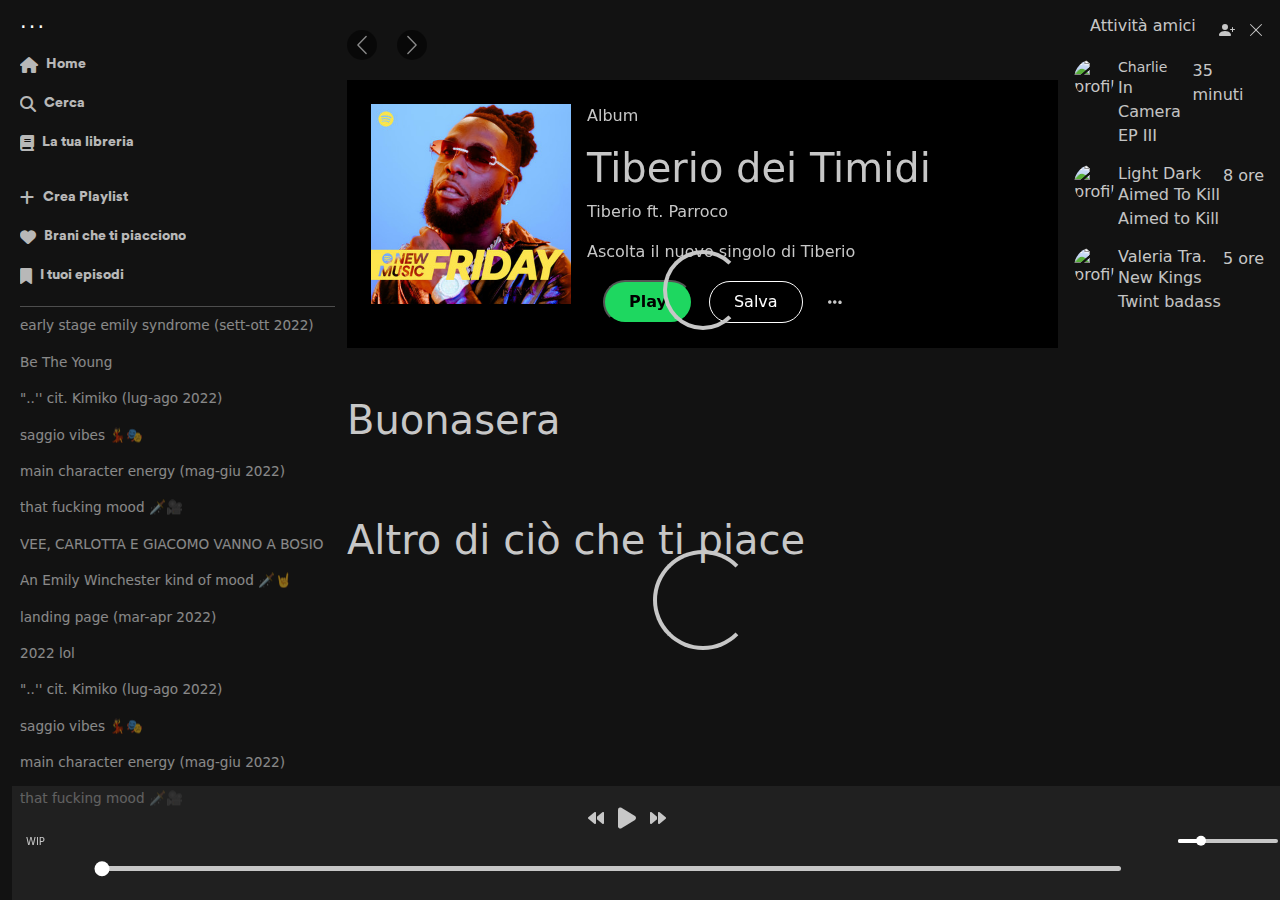
==== commit 6c3e0cb1: "finito" ====
--- a/index.html
+++ b/index.html
@@ -387,26 +387,26 @@
 						<div class="d-flex">
 							<img
 								class="rounded-circle object-fit-cover"
-								src="./assets/imgs/main/image-1.jpg"
+								src=https://placecats.com/millie_neo/300/200
 								alt="profile picture"
 								style="width: 40px; height: 40px"
 							/>
 							<div class="ms-1">
-								<h6 class="m-0 small">nome</h6>
+								<h6 class="m-0 small">Charlie</h6>
 								<p class="m-0 small-text">
 									<a
 										href="./artista.html"
-										class="link-ligth link-underline-opacity-0 link-underline-light text-white opacity-75 link-underline-opacity-100-hover"
-									>
-										Canzone
+										class="link-ligth link-underline-opacity-0 link-underline-light text-white opacity-75 link-underline-opacity-100-hover sottotitolo"
+									>
+										In Camera
 									</a>
 								</p>
 								<p class="m-0 small-text">
 									<a
 										href="./album.html"
-										class="link-ligth link-underline-opacity-0 link-underline-light text-white opacity-75 link-underline-opacity-100-hover"
-									>
-										Album
+										class="link-ligth link-underline-opacity-0 link-underline-light text-white opacity-75 link-underline-opacity-100-hover sottotitolo2"
+									>
+									 EP III
 									</a>
 								</p>
 							</div>
@@ -419,58 +419,58 @@
 						<div class="d-flex">
 							<img
 								class="rounded-circle object-fit-cover"
-								src="./assets/imgs/main/image-1.jpg"
+								src=https://placecats.com/millie/300/150
 								alt="profile picture"
 								style="width: 40px; height: 40px"
 							/>
 							<div class="ms-1">
-								<h6 class="m-0 small">nome</h6>
+								<h6 class="m-0">Light Dark</h6>
 								<p class="m-0 small-text">
 									<a
 										href="./artista.html"
-										class="link-ligth link-underline-opacity-0 link-underline-light text-white opacity-75 link-underline-opacity-100-hover"
-									>
-										Canzone
+										class="link-ligth link-underline-opacity-0 link-underline-light text-white opacity-75 link-underline-opacity-100-hover sottotitolo"
+									>
+										Aimed To Kill
 									</a>
 								</p>
 								<p class="m-0 small-text">
 									<a
 										href="./album.html"
-										class="link-ligth link-underline-opacity-0 link-underline-light text-white opacity-75 link-underline-opacity-100-hover"
-									>
-										Album
+										class="link-ligth link-underline-opacity-0 link-underline-light text-white opacity-75 link-underline-opacity-100-hover sottotitolo2"
+									>
+										Aimed to Kill
 									</a>
 								</p>
 							</div>
 						</div>
 						<div>
-							<p class="small-text">2 ore</p>
+							<p class="small-text">8 ore</p>
 						</div>
 					</div>
 					<div class="d-flex justify-content-between mt-3">
 						<div class="d-flex">
 							<img
 								class="rounded-circle object-fit-cover"
-								src="./assets/imgs/main/image-1.jpg"
+								src=https://placecats.com/neo/300/200
 								alt="profile picture"
 								style="width: 40px; height: 40px"
 							/>
 							<div class="ms-1">
-								<h6 class="m-0 small">nome</h6>
+								<h6 class="m-0">Valeria Tra.</h6>
 								<p class="m-0 small-text">
 									<a
 										href="./artista.html"
-										class="link-ligth link-underline-opacity-0 link-underline-light text-white opacity-75 link-underline-opacity-100-hover"
-									>
-										Canzone
+										class="link-ligth link-underline-opacity-0 link-underline-light text-white opacity-75 link-underline-opacity-100-hover sottotitolo"
+									>
+										New Kings
 									</a>
 								</p>
 								<p class="m-0 small-text">
 									<a
 										href="./album.html"
-										class="link-ligth link-underline-opacity-0 link-underline-light text-white opacity-75 link-underline-opacity-100-hover"
-									>
-										Album
+										class="link-ligth link-underline-opacity-0 link-underline-light text-white opacity-75 link-underline-opacity-100-hover sottotitolo2"
+									>
+										Twint badass
 									</a>
 								</p>
 							</div>
@@ -481,6 +481,8 @@
 					</div>
 				</div>
 			</div>
+		</div>
+
 
 			<div
 				id="StickyButtons"
@@ -581,5 +583,7 @@
 			integrity="sha384-YvpcrYf0tY3lHB60NNkmXc5s9fDVZLESaAA55NDzOxhy9GkcIdslK1eN7N6jIeHz"
 			crossorigin="anonymous"
 		></script>
+		<script src="./scripts/sendToArtistPage.js"> 
+		</script>
 	</body>
 </html>
